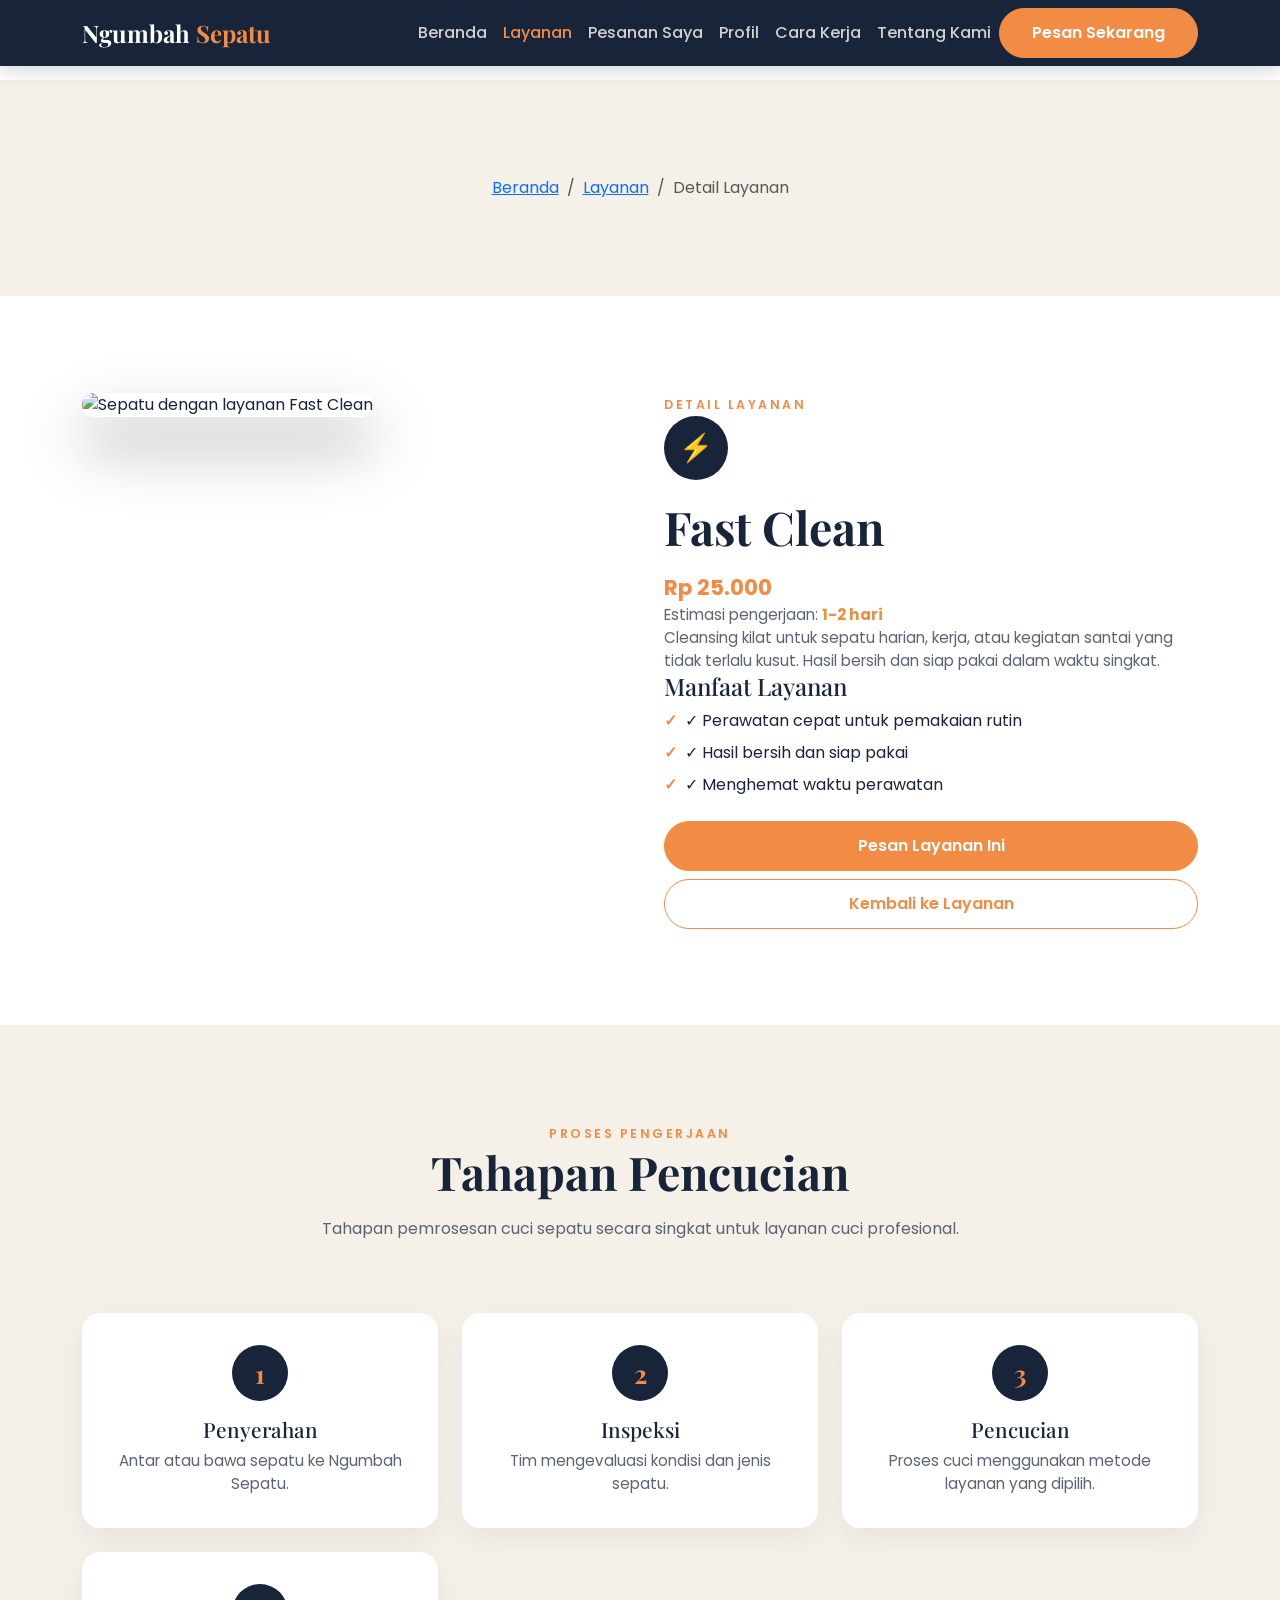
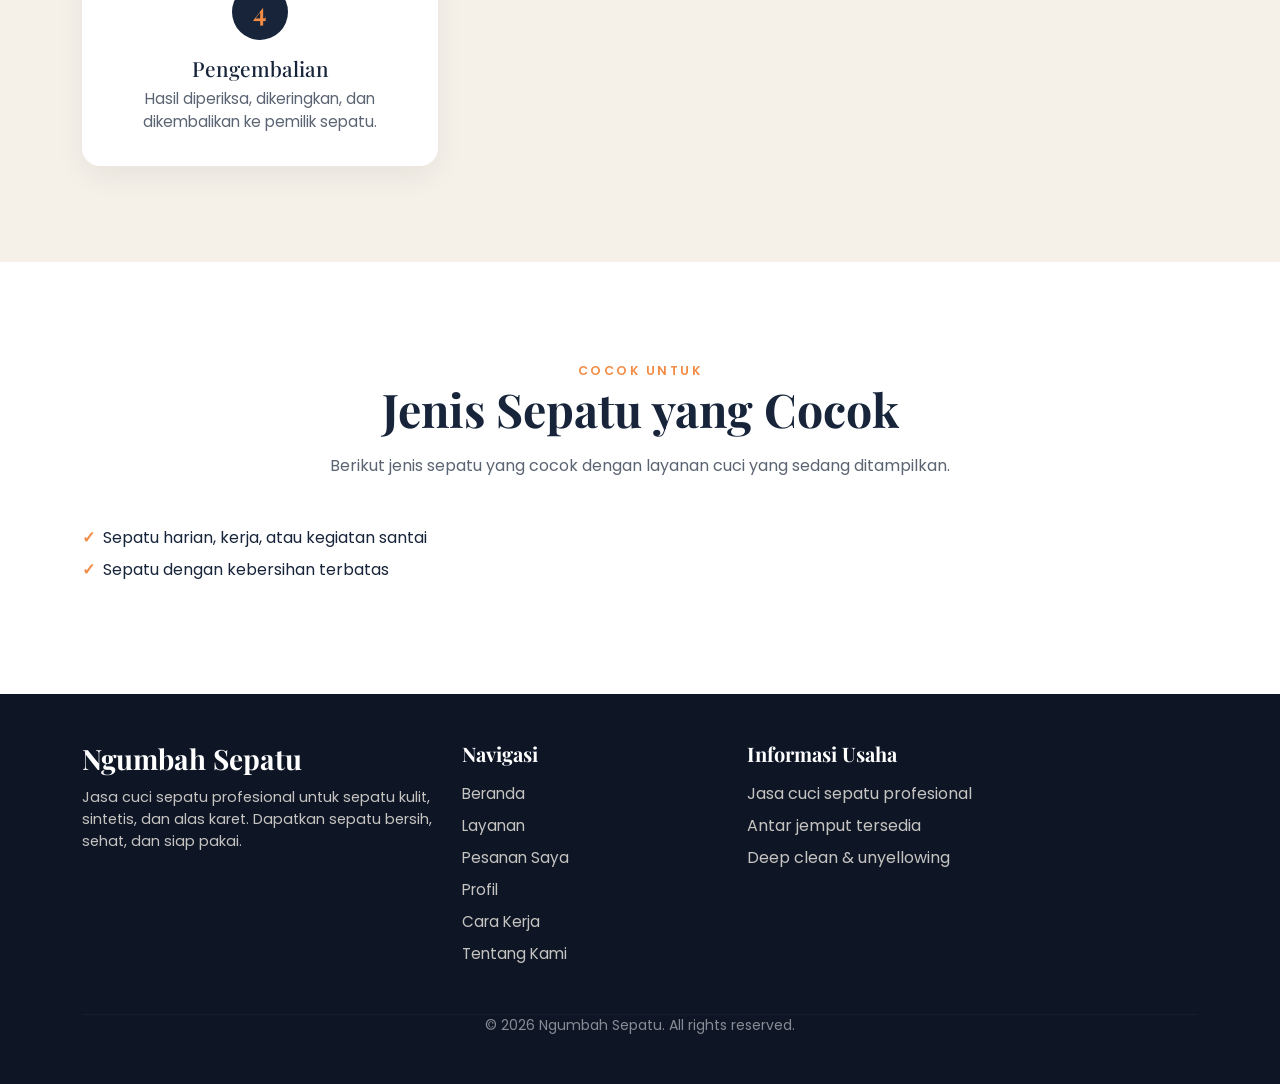
==== detail-layanan.html @ 6fc4fb8f "Initial commit: Ngumbah Sepatu website" ====
<!DOCTYPE html>
<html lang="id">
<head>
    <meta charset="UTF-8">
    <meta name="viewport" content="width=device-width, initial-scale=1.0">
    <title>Ngumbah Sepatu | Detail Layanan</title>

    <!-- Bootstrap 5 CSS -->
    <link href="https://cdn.jsdelivr.net/npm/bootstrap@5.3.3/dist/css/bootstrap.min.css" rel="stylesheet">
    <!-- Google Fonts -->
    <link href="https://fonts.googleapis.com/css2?family=Playfair+Display:wght@500;600;700&family=Poppins:wght@300;400;500;600;700&display=swap" rel="stylesheet">
    <!-- Custom CSS -->
    <link rel="stylesheet" href="css/style.css">
</head>
<body>

    <!-- ==================== NAVBAR ==================== -->
    <nav class="navbar navbar-expand-lg navbar-dark bg-navy fixed-top">
        <div class="container">
            <a class="navbar-brand" href="index.html">Ngumbah <span class="brand-accent">Sepatu</span></a>

            <button class="navbar-toggler" type="button" data-bs-toggle="collapse" data-bs-target="#navMenu" aria-controls="navMenu" aria-expanded="false" aria-label="Buka navigasi">
                <span class="navbar-toggler-icon"></span>
            </button>

            <div class="collapse navbar-collapse" id="navMenu">
                <ul class="navbar-nav ms-auto mb-2 mb-lg-0">
                    <li class="nav-item"><a class="nav-link" href="index.html">Beranda</a></li>
                    <li class="nav-item"><a class="nav-link active" href="layanan.html">Layanan</a></li>
                    <li class="nav-item"><a class="nav-link" href="pesanan-saya.html">Pesanan Saya</a></li>
                    <li class="nav-item"><a class="nav-link" href="profil.html">Profil</a></li>
                    <li class="nav-item"><a class="nav-link" href="index.html#cara-kerja">Cara Kerja</a></li>
                    <li class="nav-item"><a class="nav-link" href="index.html#tentang">Tentang Kami</a></li>
                </ul>
                <a href="layanan.html" class="btn btn-orange mt-3 mt-lg-0">Pesan Sekarang</a>
            </div>
        </div>
    </nav>

    <!-- ==================== BREADCRUMB ==================== -->
    <section class="section bg-cream">
        <div class="container">
            <nav aria-label="breadcrumb">
                <ol class="breadcrumb justify-content-center mb-0">
                    <li class="breadcrumb-item"><a href="index.html">Beranda</a></li>
                    <li class="breadcrumb-item"><a href="layanan.html">Layanan</a></li>
                    <li class="breadcrumb-item active" aria-current="page">Detail Layanan</li>
                </ol>
            </nav>
        </div>
    </section>

    <!-- ==================== DETAIL LAYANAN ==================== -->
    <section class="section bg-white">
        <div class="container">
            <div class="row g-5 align-items-start">
                <div class="col-lg-6">
                    <img src="https://images.unsplash.com/photo-1542291026-7eec264c27ff?w=900&q=80&auto=format&fit=crop" id="detailLayananImage" class="detail-img" alt="Sepatu dengan layanan Fast Clean">
                </div>
                <div class="col-lg-6">
                    <span class="eyebrow text-orange">Detail Layanan</span>
                    <div class="service-icon" id="detailLayananIcon">⚡</div>
                    <h1 class="section-title" id="detailLayananName">Fast Clean</h1>
                    <p class="service-price" id="detailLayananPrice">Rp 25.000</p>
                    <p class="service-desc">Estimasi pengerjaan: <span class="text-orange fw-bold" id="detailLayananEstimasi">1-2 hari</span></p>
                    <p class="service-desc" id="detailLayananDesc">Cleansing kilat untuk sepatu harian, kerja, atau kegiatan santai yang tidak terlalu kusut. Hasil bersih dan siap pakai dalam waktu singkat.</p>

                    <h3 class="service-title">Manfaat Layanan</h3>
                    <ul class="service-benefits list-unstyled" id="detailLayananBenefits">
                        <li>✓ Perawatan cepat untuk pemakaian rutin</li>
                        <li>✓ Hasil bersih dan siap pakai</li>
                        <li>✓ Menghemat waktu perawatan</li>
                    </ul>

                    <div class="d-grid gap-2 mt-4">
                        <a href="#" id="btnPesanLayananIni" class="btn btn-orange">Pesan Layanan Ini</a>
                        <a href="layanan.html" class="btn btn-outline-orange">Kembali ke Layanan</a>
                    </div>
                </div>
            </div>
        </div>
    </section>

    <!-- ==================== PROSES PENGERJAAN ==================== -->
    <section class="section bg-cream">
        <div class="container">
            <div class="row justify-content-center text-center">
                <div class="col-lg-7">
                    <span class="eyebrow text-orange">Proses Pengerjaan</span>
                    <h2 class="section-title">Tahapan Pencucian</h2>
                    <p class="section-sub">Tahapan pemrosesan cuci sepatu secara singkat untuk layanan cuci profesional.</p>
                </div>
            </div>

            <div class="row g-4 mt-5">
                <div class="col-lg-4 col-12">
                    <div class="step-card">
                        <div class="step-number">1</div>
                        <h3 class="step-title">Penyerahan</h3>
                        <p class="step-text">Antar atau bawa sepatu ke Ngumbah Sepatu.</p>
                    </div>
                </div>
                <div class="col-lg-4 col-12">
                    <div class="step-card">
                        <div class="step-number">2</div>
                        <h3 class="step-title">Inspeksi</h3>
                        <p class="step-text">Tim mengevaluasi kondisi dan jenis sepatu.</p>
                    </div>
                </div>
                <div class="col-lg-4 col-12">
                    <div class="step-card">
                        <div class="step-number">3</div>
                        <h3 class="step-title">Pencucian</h3>
                        <p class="step-text">Proses cuci menggunakan metode layanan yang dipilih.</p>
                    </div>
                </div>
                <div class="col-lg-4 col-12">
                    <div class="step-card">
                        <div class="step-number">4</div>
                        <h3 class="step-title">Pengembalian</h3>
                        <p class="step-text">Hasil diperiksa, dikeringkan, dan dikembalikan ke pemilik sepatu.</p>
                    </div>
                </div>
            </div>
        </div>
    </section>

    <!-- ==================== JENIS SEPATU COCOK ==================== -->
    <section class="section bg-white">
        <div class="container">
            <div class="row justify-content-center text-center">
                <div class="col-lg-7">
                    <span class="eyebrow text-orange">Cocok Untuk</span>
                    <h2 class="section-title">Jenis Sepatu yang Cocok</h2>
                    <p class="section-sub">Berikut jenis sepatu yang cocok dengan layanan cuci yang sedang ditampilkan.</p>
                </div>
            </div>

            <div class="row mt-5">
                <div class="col-12">
                    <ul class="service-benefits list-unstyled" id="detailLayananJenis">
                        <li>Sepatu harian, kerja, atau kegiatan santai</li>
                        <li>Sepatu dengan kebersihan terbatas</li>
                    </ul>
                </div>
            </div>
        </div>
    </section>

    <!-- ==================== FOOTER ==================== -->
    <footer class="footer">
        <div class="container py-5">
            <div class="row g-4">
                <div class="col-lg-4 mb-3 mb-lg-0">
                    <h4 class="footer-brand">Ngumbah Sepatu</h4>
                    <p class="footer-text">Jasa cuci sepatu profesional untuk sepatu kulit, sintetis, dan alas karet. Dapatkan sepatu bersih, sehat, dan siap pakai.</p>
                </div>
                <div class="col-6 col-lg-3 mb-3 mb-lg-0">
                    <h5 class="footer-heading">Navigasi</h5>
                    <ul class="footer-links list-unstyled">
                        <li><a href="index.html">Beranda</a></li>
                        <li><a href="layanan.html">Layanan</a></li>
                        <li><a href="pesanan-saya.html">Pesanan Saya</a></li>
                        <li><a href="profil.html">Profil</a></li>
                        <li><a href="index.html#cara-kerja">Cara Kerja</a></li>
                        <li><a href="index.html#tentang">Tentang Kami</a></li>
                    </ul>
                </div>
                <div class="col-6 col-lg-3 mb-3 mb-lg-0">
                    <h5 class="footer-heading">Informasi Usaha</h5>
                    <ul class="footer-links list-unstyled">
                        <li>Jasa cuci sepatu profesional</li>
                        <li>Antar jemput tersedia</li>
                        <li>Deep clean &amp; unyellowing</li>
                    </ul>
                </div>
            </div>
            <hr class="footer-divider">
            <div class="text-center text-white-50 small">
                <p class="mb-0">&copy; 2026 Ngumbah Sepatu. All rights reserved.</p>
            </div>
        </div>
    </footer>

    <!-- jQuery -->
    <script src="https://code.jquery.com/jquery-3.7.1.min.js"></script>
    <!-- Bootstrap 5 JS Bundle (includes Popper) -->
    <script src="https://cdn.jsdelivr.net/npm/bootstrap@5.3.3/dist/js/bootstrap.bundle.min.js"></script>
    <!-- Custom JS -->
    <script src="js/script.js"></script>
</body>
</html>
---- css/style.css ----
/* ============================================================
   Ngumbah Sepatu - Custom Styles
   ============================================================ */

:root {
    --navy: #17243A;
    --navy-dark: #0E1626;
    --cream: #F5F0E8;
    --orange: #F28C45;
    --orange-dark: #E07B35;
    --white: #FFFFFF;
    --text-muted: #5B6472;
}

/* ---------- Base ---------- */
body {
    font-family: 'Poppins', sans-serif;
    background-color: var(--white);
    color: var(--navy);
    padding-top: 80px;
}

h1, h2, h3, h4 {
    font-family: 'Playfair Display', serif;
    color: var(--navy);
}

/* ---------- Helper ---------- */
.eyebrow {
    text-transform: uppercase;
    letter-spacing: 2.5px;
    font-size: 0.78rem;
    font-weight: 600;
}

.text-orange {
    color: var(--orange) !important;
}

.section {
    padding: 96px 0;
}

.bg-cream {
    background-color: var(--cream);
}

.bg-navy {
    background-color: var(--navy);
}

.bg-navy-dark {
    background-color: var(--navy-dark);
}

.section-title {
    font-size: clamp(2rem, 4vw, 2.9rem);
    font-weight: 700;
}

.section-sub {
    color: var(--text-muted);
    max-width: 640px;
    margin: 1rem auto 0;
}

/* ---------- Button ---------- */
.btn-orange {
    background-color: var(--orange);
    border-color: var(--orange);
    color: var(--white);
    font-weight: 600;
    padding: 0.75rem 2rem;
    border-radius: 50px;
    transition: all 0.3s ease;
}

.btn-orange:hover,
.btn-orange:focus {
    background-color: var(--orange-dark);
    border-color: var(--orange-dark);
    color: var(--white);
    transform: translateY(-2px);
    box-shadow: 0 12px 24px rgba(242, 140, 69, 0.35);
}

.btn-outline-orange {
    background-color: transparent;
    border-color: var(--orange);
    color: var(--orange);
    font-weight: 600;
    padding: 0.75rem 2rem;
    border-radius: 50px;
    transition: all 0.3s ease;
}

.btn-outline-orange:hover,
.btn-outline-orange:focus {
    background-color: var(--orange);
    border-color: var(--orange);
    color: var(--white);
}

/* ---------- Navbar ---------- */
.navbar {
    box-shadow: 0 4px 18px rgba(14, 22, 38, 0.18);
}

.navbar .navbar-brand {
    color: var(--white);
    font-family: 'Playfair Display', serif;
    font-size: 1.5rem;
    font-weight: 700;
}

.navbar .brand-accent {
    color: var(--orange);
}

.navbar .nav-link {
    color: rgba(245, 240, 232, 0.85);
    font-weight: 500;
    transition: color 0.3s ease;
}

.navbar .nav-link:hover,
.navbar .nav-link:focus {
    color: var(--orange);
}

.navbar .nav-link.active {
    color: var(--orange);
}

/* ---------- Hero ---------- */
.hero {
    position: relative;
    overflow: hidden;
    padding: 110px 0 120px;
    background:
        radial-gradient(circle at 85% 15%, rgba(242, 140, 69, 0.28), transparent 55%),
        radial-gradient(circle at 8% 90%, rgba(242, 140, 69, 0.14), transparent 55%),
        linear-gradient(160deg, #1d2c4d 0%, var(--navy) 45%, var(--navy-dark) 100%);
}

.hero::before {
    content: '';
    position: absolute;
    top: 8%;
    right: -6%;
    width: 65%;
    height: 65%;
    background-color: var(--orange);
    border-radius: 40px;
    opacity: 0.85;
}

.hero > .container {
    position: relative;
    z-index: 1;
}

.hero-title {
    font-family: 'Playfair Display', serif;
    font-size: clamp(2.3rem, 5.5vw, 4rem);
    font-weight: 700;
    line-height: 1.15;
    color: var(--white);
}

.hero-badge {
    display: inline-block;
    background: rgba(242, 140, 69, 0.15);
    border: 1px solid rgba(242, 140, 69, 0.45);
    color: var(--orange);
    font-size: 0.75rem;
    font-weight: 600;
    letter-spacing: 1.5px;
    text-transform: uppercase;
    padding: 0.45rem 1.1rem;
    border-radius: 50px;
}

.hero-text {
    font-size: 1.125rem;
    color: rgba(245, 240, 232, 0.85);
    max-width: 540px;
}

.hero-note {
    margin-top: 1.5rem;
    font-size: 0.9rem;
    color: rgba(245, 240, 232, 0.65);
}

.hero .btn-orange {
    margin-top: 2rem;
}

.hero-img-wrap {
    position: relative;
}

.hero-img {
    width: 100%;
    border-radius: 24px;
    box-shadow: 0 30px 60px rgba(0, 0, 0, 0.35);
}

.service-img {
    width: 100%;
    border-radius: 16px;
    margin-bottom: 1.25rem;
    box-shadow: 0 16px 32px rgba(23, 36, 58, 0.12);
}

.detail-img {
    width: 100%;
    border-radius: 24px;
    box-shadow: 0 30px 60px rgba(0, 0, 0, 0.35);
}

.service-benefits {
    padding-left: 0;
}

.service-benefits li {
    margin-bottom: 0.5rem;
    color: var(--navy);
}

.service-benefits li::before {
    content: "✓";
    color: var(--orange);
    font-weight: 700;
    margin-right: 0.5rem;
}

.form-card {
    background: var(--white);
    border: 1px solid rgba(23, 36, 58, 0.08);
    border-radius: 18px;
}

/* ---------- Status Badge ---------- */
.status-badge {
    display: inline-block;
    padding: 0.35rem 0.9rem;
    border-radius: 50px;
    font-size: 0.78rem;
    font-weight: 600;
    background: rgba(242, 140, 69, 0.15);
    color: var(--orange);
    border: 1px solid rgba(242, 140, 69, 0.45);
}

.status-badge.status-mengunggu-konfirmasi {
    background: rgba(242, 140, 69, 0.15);
    color: var(--orange);
    border-color: rgba(242, 140, 69, 0.45);
}

.status-badge.status-diproses {
    background: rgba(13, 202, 240, 0.1);
    color: #0dcaf0;
    border-color: rgba(13, 202, 240, 0.4);
}

.status-badge.status-sedang-dicuci {
    background: rgba(13, 110, 253, 0.1);
    color: #0d6efd;
    border-color: rgba(13, 110, 253, 0.4);
}

.status-badge.status-selesai {
    background: rgba(40, 167, 69, 0.12);
    color: #198754;
    border-color: rgba(40, 167, 69, 0.4);
}

.avatar {
    width: 96px;
    height: 96px;
    border-radius: 50%;
    background: var(--navy);
    color: var(--orange);
    display: flex;
    align-items: center;
    justify-content: center;
    font-family: 'Playfair Display', serif;
    font-size: 2.5rem;
    font-weight: 700;
}

/* ---------- Services & Features ---------- */
.service-card,
.feature-card {
    background: var(--white);
    border: 1px solid rgba(23, 36, 58, 0.08);
    border-radius: 18px;
    height: 100%;
    transition: transform 0.35s ease, box-shadow 0.35s ease;
}

.service-card:hover,
.feature-card:hover {
    transform: translateY(-10px);
    box-shadow: 0 24px 48px rgba(23, 36, 58, 0.12);
}

.service-icon {
    width: 64px;
    height: 64px;
    border-radius: 50%;
    background: var(--navy);
    color: var(--orange);
    display: flex;
    align-items: center;
    justify-content: center;
    font-size: 1.7rem;
    margin-bottom: 1.25rem;
}

.service-title {
    font-size: 1.5rem;
    margin-bottom: 0.5rem;
}

.service-desc {
    color: var(--text-muted);
    font-size: 0.95rem;
    margin-bottom: 0;
}

.service-price {
    color: var(--orange);
    font-weight: 700;
    font-size: 1.35rem;
    margin-top: 1rem;
    margin-bottom: 0;
}

/* ---------- Steps ---------- */
.step-card {
    background: var(--white);
    border-radius: 18px;
    padding: 2rem 1.75rem;
    text-align: center;
    height: 100%;
    box-shadow: 0 10px 30px rgba(23, 36, 58, 0.06);
}

.step-number {
    width: 56px;
    height: 56px;
    margin: 0 auto 1rem;
    border-radius: 50%;
    background: var(--navy);
    color: var(--orange);
    font-family: 'Playfair Display', serif;
    font-size: 1.6rem;
    font-weight: 700;
    display: flex;
    align-items: center;
    justify-content: center;
}

.step-title {
    font-size: 1.3rem;
    margin-bottom: 0.5rem;
}

.step-text {
    color: var(--text-muted);
    font-size: 0.95rem;
    margin: 0;
}

/* ---------- Footer ---------- */
.footer {
    background-color: var(--navy-dark);
    color: rgba(245, 240, 232, 0.8);
}

.footer-brand {
    font-family: 'Playfair Display', serif;
    color: var(--white);
    font-size: 1.75rem;
    font-weight: 700;
    margin-bottom: 0.75rem;
}

.footer-heading {
    color: var(--white);
    font-family: 'Playfair Display', serif;
    font-size: 1.25rem;
    font-weight: 700;
    margin-bottom: 1rem;
}

.footer-text {
    font-size: 0.9rem;
}

.footer-links li {
    margin-bottom: 0.5rem;
}

.footer-links a {
    color: rgba(245, 240, 232, 0.8);
    text-decoration: none;
    transition: color 0.3s ease;
    font-size: 0.95rem;
}

.footer-links a:hover {
    color: var(--orange);
}

.footer-divider {
    border-color: rgba(245, 240, 232, 0.12);
    margin: 2rem 0 0;
}

/* ---------- Scroll offset untuk navbar tetap (fixed-top) ---------- */
section[id] {
    scroll-margin-top: 80px;
}

/* ---------- Responsive ---------- */
@media (max-width: 767.98px) {
    .section {
        padding: 64px 0;
    }

    .hero {
        padding: 80px 0 90px;
    }
}

@media (max-width: 575.98px) {
    .hero-title {
        font-size: 2.3rem;
    }
}
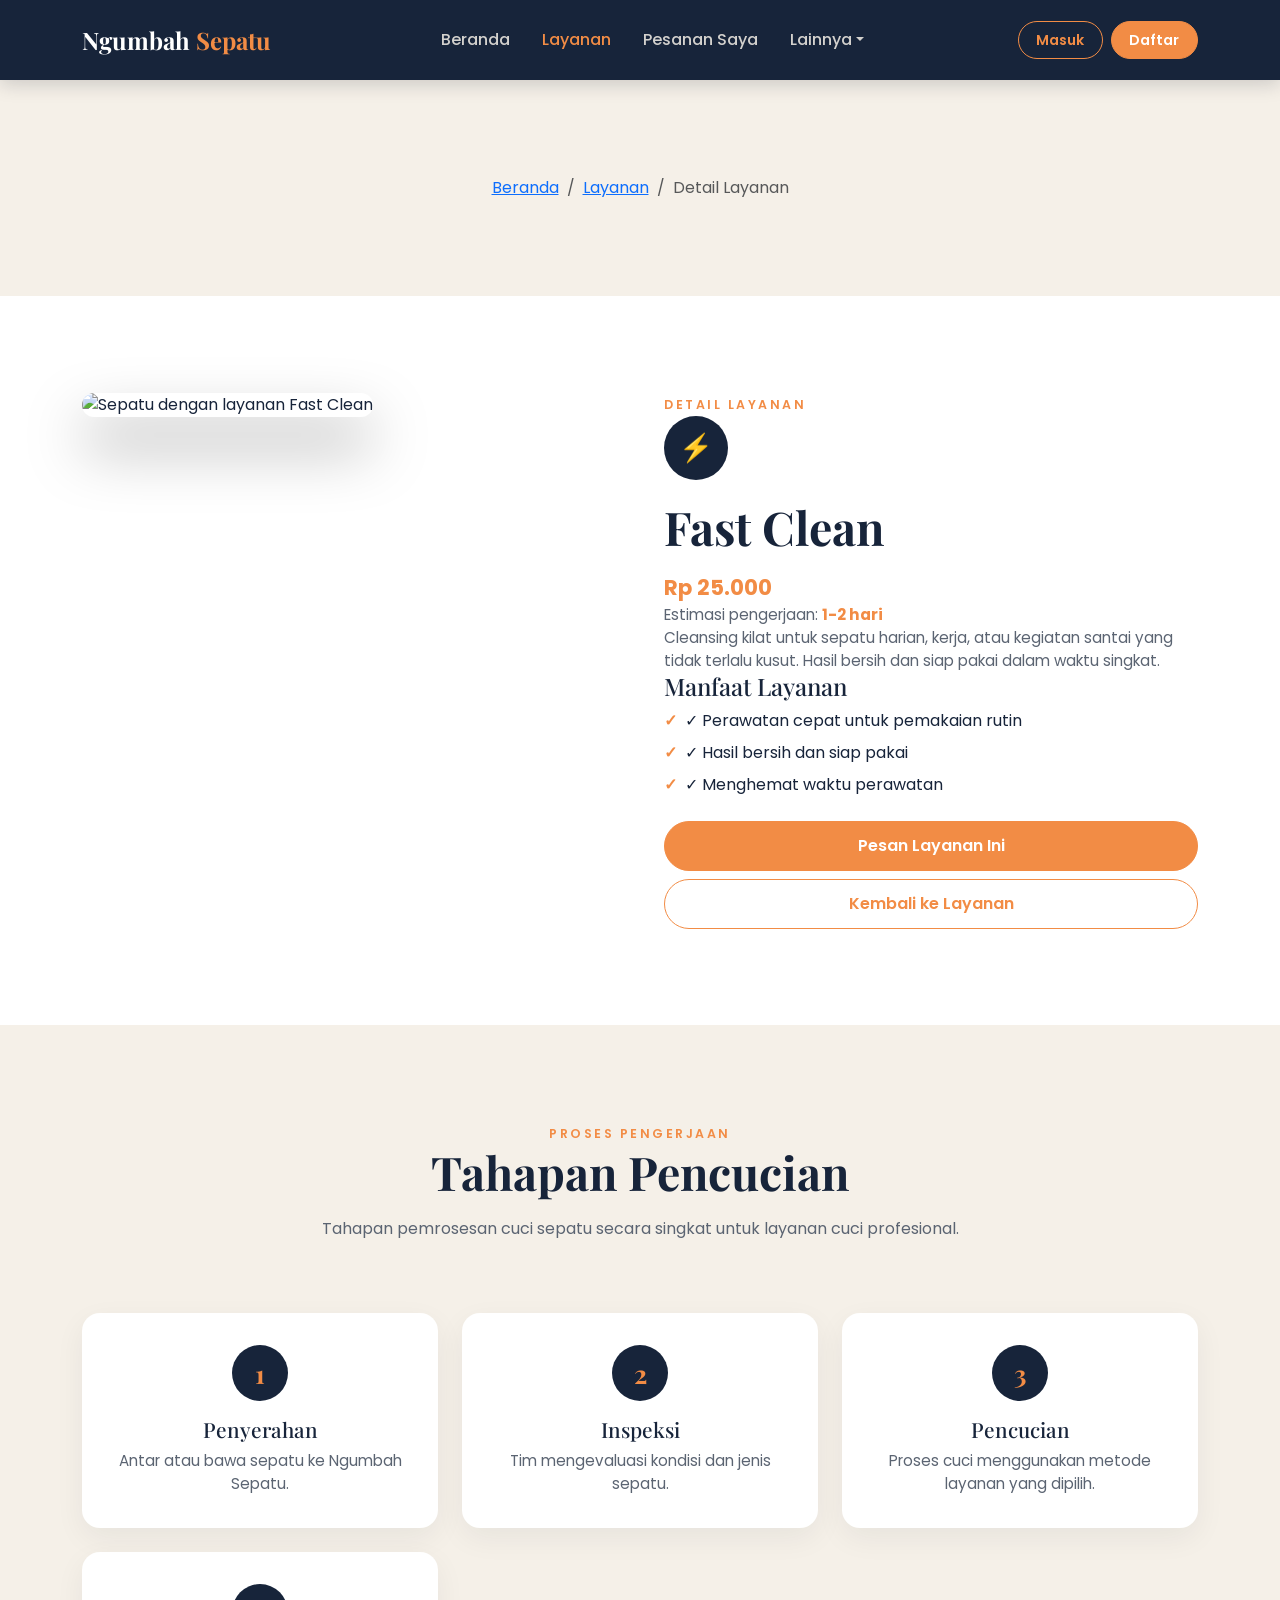
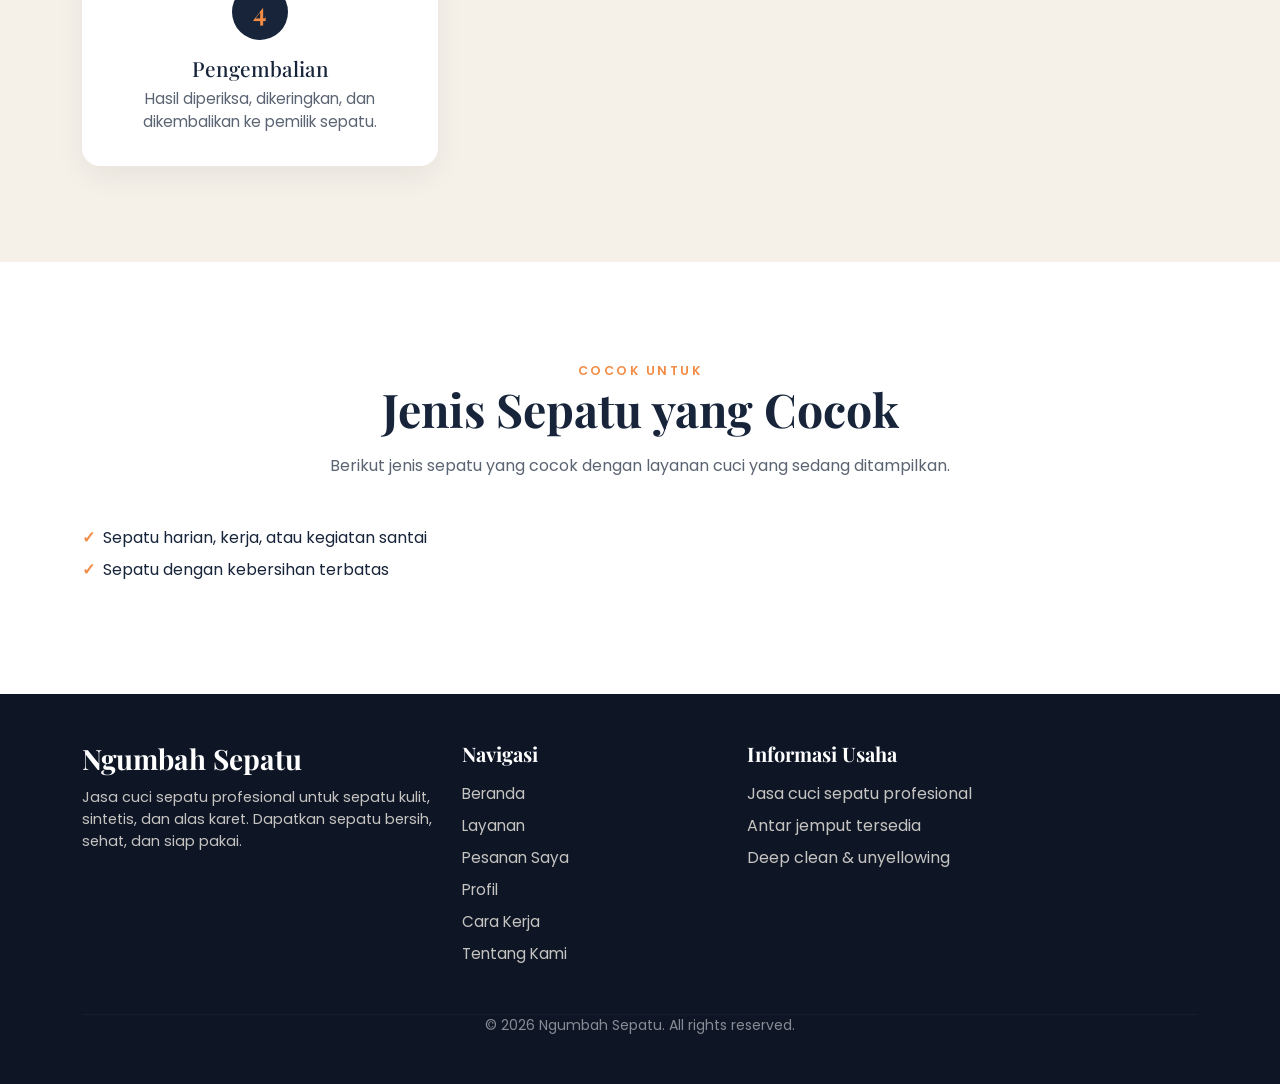
==== commit 15ff6c78: "Menambahkan fitur login dan register" ====
--- a/detail-layanan.html
+++ b/detail-layanan.html
@@ -24,15 +24,25 @@
             </button>
 
             <div class="collapse navbar-collapse" id="navMenu">
-                <ul class="navbar-nav ms-auto mb-2 mb-lg-0">
+                <ul class="navbar-nav mx-auto mb-2 mb-lg-0">
                     <li class="nav-item"><a class="nav-link" href="index.html">Beranda</a></li>
                     <li class="nav-item"><a class="nav-link active" href="layanan.html">Layanan</a></li>
                     <li class="nav-item"><a class="nav-link" href="pesanan-saya.html">Pesanan Saya</a></li>
-                    <li class="nav-item"><a class="nav-link" href="profil.html">Profil</a></li>
-                    <li class="nav-item"><a class="nav-link" href="index.html#cara-kerja">Cara Kerja</a></li>
-                    <li class="nav-item"><a class="nav-link" href="index.html#tentang">Tentang Kami</a></li>
+                    <li class="nav-item dropdown">
+                        <a class="nav-link dropdown-toggle" href="#" id="dropdownLainnya" role="button" data-bs-toggle="dropdown" aria-expanded="false">Lainnya</a>
+                        <ul class="dropdown-menu dropdown-menu-dark" aria-labelledby="dropdownLainnya">
+                            <li><a class="dropdown-item" href="index.html#cara-kerja">Cara Kerja</a></li>
+                            <li><a class="dropdown-item" href="index.html#tentang">Tentang Kami</a></li>
+                            <li><hr class="dropdown-divider"></li>
+                            <li><a class="dropdown-item" href="profil.html">Profil</a></li>
+                        </ul>
+                    </li>
                 </ul>
-                <a href="layanan.html" class="btn btn-orange mt-3 mt-lg-0">Pesan Sekarang</a>
+                <div class="d-flex flex-column flex-lg-row gap-2 mt-3 mt-lg-0">
+                    <a href="login.html" class="btn btn-outline-orange" id="btnNavLogin">Masuk</a>
+                    <a href="register.html" class="btn btn-orange" id="btnNavRegister">Daftar</a>
+                    <button type="button" class="btn btn-outline-orange" id="btnLogout" style="display: none;">Logout</button>
+                </div>
             </div>
         </div>
     </nav>
--- a/css/style.css
+++ b/css/style.css
@@ -104,6 +104,7 @@
 /* ---------- Navbar ---------- */
 .navbar {
     box-shadow: 0 4px 18px rgba(14, 22, 38, 0.18);
+    min-height: 80px;
 }
 
 .navbar .navbar-brand {
@@ -130,6 +131,109 @@
 
 .navbar .nav-link.active {
     color: var(--orange);
+}
+
+/* ---------- Navbar: desktop (logo kiri, menu tengah, tombol kanan) ---------- */
+@media (min-width: 992px) {
+    .navbar {
+        height: 80px;
+    }
+
+    /* collapse area: logo | menu tengah | grup auth */
+    #navMenu {
+        flex: 1 1 auto;
+        display: flex !important;
+        align-items: center;
+        justify-content: space-between;
+    }
+
+    /* Zona tengah: nav links rata tengah */
+    #navMenu > .navbar-nav {
+        flex: 1 1 auto;
+        justify-content: center;
+        margin-left: 0 !important;
+        margin-right: 0 !important;
+    }
+
+    #navMenu > .navbar-nav .nav-link {
+        padding: 0.7rem 1rem;
+        white-space: nowrap;
+    }
+
+    /* Zona kanan: grup auth tidak boleh menyusut */
+    #navMenu > div {
+        flex-shrink: 0;
+        gap: 0.5rem !important;
+    }
+}
+
+/* ---------- Navbar: tombol lebih kecil agar tidak mendominasi ---------- */
+.navbar .btn-orange,
+.navbar .btn-outline-orange {
+    padding: 0.45rem 1.1rem;
+    font-size: 0.875rem;
+    white-space: nowrap;
+}
+
+/* ---------- Navbar: dropdown Lainnya ---------- */
+.navbar .dropdown-menu {
+    background-color: var(--navy);
+    border: 1px solid rgba(245, 240, 232, 0.1);
+    border-radius: 10px;
+    margin-top: 0.5rem;
+    min-width: 160px;
+}
+
+.navbar .dropdown-item {
+    color: rgba(245, 240, 232, 0.85);
+    font-size: 0.9rem;
+    padding: 0.55rem 1.1rem;
+    transition: background-color 0.2s ease, color 0.2s ease;
+}
+
+.navbar .dropdown-item:hover,
+.navbar .dropdown-item:focus {
+    background-color: rgba(242, 140, 69, 0.15);
+    color: var(--orange);
+}
+
+.navbar .dropdown-item.active {
+    background-color: rgba(242, 140, 69, 0.2);
+    color: var(--orange);
+}
+
+.navbar .dropdown-divider {
+    border-color: rgba(245, 240, 232, 0.12);
+}
+
+/* ---------- Hero: penyesuaian desktop agar dua kolom seimbang ---------- */
+@media (min-width: 992px) {
+    /* Judul: batasi ukuran max agar tidak 4 baris di layar medium-desktop */
+    .hero-title {
+        font-size: clamp(2.2rem, 3.8vw, 3.2rem);
+    }
+
+    /* Dekorasi oranye: pindahkan agar hanya berada di area kolom gambar (kanan),
+       tidak masuk ke area teks kiri */
+    .hero::before {
+        top: 5%;
+        right: -8%;
+        width: 52%;
+        height: 78%;
+    }
+
+    /* Batasi tinggi gambar agar seimbang dengan tinggi kolom teks */
+    .hero-img-wrap {
+        max-height: 420px;
+        overflow: hidden;
+        border-radius: 24px;
+    }
+
+    .hero-img {
+        width: 100%;
+        height: 100%;
+        object-fit: cover;
+    }
 }
 
 /* ---------- Hero ---------- */
@@ -203,6 +307,9 @@
 
 .hero-img {
     width: 100%;
+    max-width: 100%;
+    height: auto;
+    object-fit: cover;
     border-radius: 24px;
     box-shadow: 0 30px 60px rgba(0, 0, 0, 0.35);
 }
@@ -428,18 +535,150 @@
 }
 
 /* ---------- Responsive ---------- */
+
+/* ---------- Tablet (768px - 1023.98px) ---------- */
+@media (min-width: 768px) and (max-width: 1023.98px) {
+    .hero {
+        padding: 90px 0 110px;
+    }
+
+    .hero-title {
+        font-size: clamp(2rem, 5vw, 2.8rem);
+    }
+
+    .hero-text {
+        font-size: 1.05rem;
+    }
+
+    .hero .btn-orange {
+        padding: 0.7rem 2rem;
+        font-size: 1rem;
+    }
+
+    .hero-img {
+        border-radius: 18px;
+        box-shadow: 0 18px 40px rgba(0, 0, 0, 0.3);
+    }
+}
+
+/* ---------- Tablet stacked (768px - 991.98px, kolom menumpuk) ---------- */
+@media (min-width: 768px) and (max-width: 991.98px) {
+    /* Dekorasi background diperkecil dan diturunkan opacity-nya */
+    .hero::before {
+        top: -10%;
+        right: -20%;
+        width: 55%;
+        height: 55%;
+        opacity: 0.4;
+        border-radius: 36px;
+    }
+
+    /* Pastikan gambar tidak keluar dari container saat kolom menumpuk */
+    .hero-img-wrap {
+        overflow: hidden;
+        margin-top: 1.5rem;
+    }
+}
+
+/* ---------- Mobile (maksimal 767.98px) ---------- */
 @media (max-width: 767.98px) {
     .section {
         padding: 64px 0;
     }
 
     .hero {
-        padding: 80px 0 90px;
-    }
-}
-
+        /* Tambah padding atas agar badge & judul tidak tertutup navbar */
+        padding: 96px 0 64px;
+    }
+
+    /* Sembunyikan dekorasi kotak oranye di mobile — posisinya selalu
+       menimpa teks di layar sempit karena lebarnya 65% dari viewport */
+    .hero::before {
+        display: none;
+    }
+
+    .hero-title {
+        font-size: 2.1rem;
+        line-height: 1.2;
+    }
+
+    .hero-text {
+        font-size: 1rem;
+        margin-top: 0.75rem;
+    }
+
+    .hero-note {
+        font-size: 0.85rem;
+        margin-top: 0.75rem;
+    }
+
+    /* Tombol proporsional, tidak mengisi seluruh lebar layar */
+    .hero .btn-orange {
+        margin-top: 1.25rem;
+        padding: 0.65rem 1.75rem;
+        font-size: 1rem;
+        width: auto;
+        max-width: 100%;
+        display: inline-block;
+    }
+
+    /* Kurangi gap row Bootstrap agar gambar tidak terlalu jauh dari teks */
+    .hero .row {
+        --bs-gutter-y: 1.5rem;
+    }
+
+    .hero-img-wrap {
+        overflow: hidden;
+        margin-top: 0;
+    }
+
+    .hero-img {
+        width: 100%;
+        max-width: 100%;
+        height: auto;
+        object-fit: cover;
+        border-radius: 18px;
+        box-shadow: 0 16px 34px rgba(0, 0, 0, 0.28);
+    }
+
+    /* Tabel perbandingan layanan tetap terbaca di layar kecil */
+    .comparison-table {
+        font-size: 0.8rem;
+    }
+}
+
+/* ---------- Mobile kecil (maksimal 575.98px) ---------- */
 @media (max-width: 575.98px) {
+    .hero {
+        padding: 92px 0 56px;
+    }
+
     .hero-title {
-        font-size: 2.3rem;
-    }
-}
+        font-size: 1.9rem;
+        line-height: 1.2;
+    }
+
+    .hero-text {
+        font-size: 0.95rem;
+    }
+
+    .hero .btn-orange,
+    .hero .btn-orange.btn-lg {
+        margin-top: 1rem;
+        padding: 0.6rem 1.5rem;
+        font-size: 0.9rem;
+        width: auto;
+        max-width: 100%;
+        display: inline-block;
+    }
+
+    .hero-img-wrap {
+        overflow: hidden;
+        margin-top: 0;
+    }
+
+    .hero-note {
+        font-size: 0.8rem;
+        margin-top: 0.6rem;
+    }
+}
